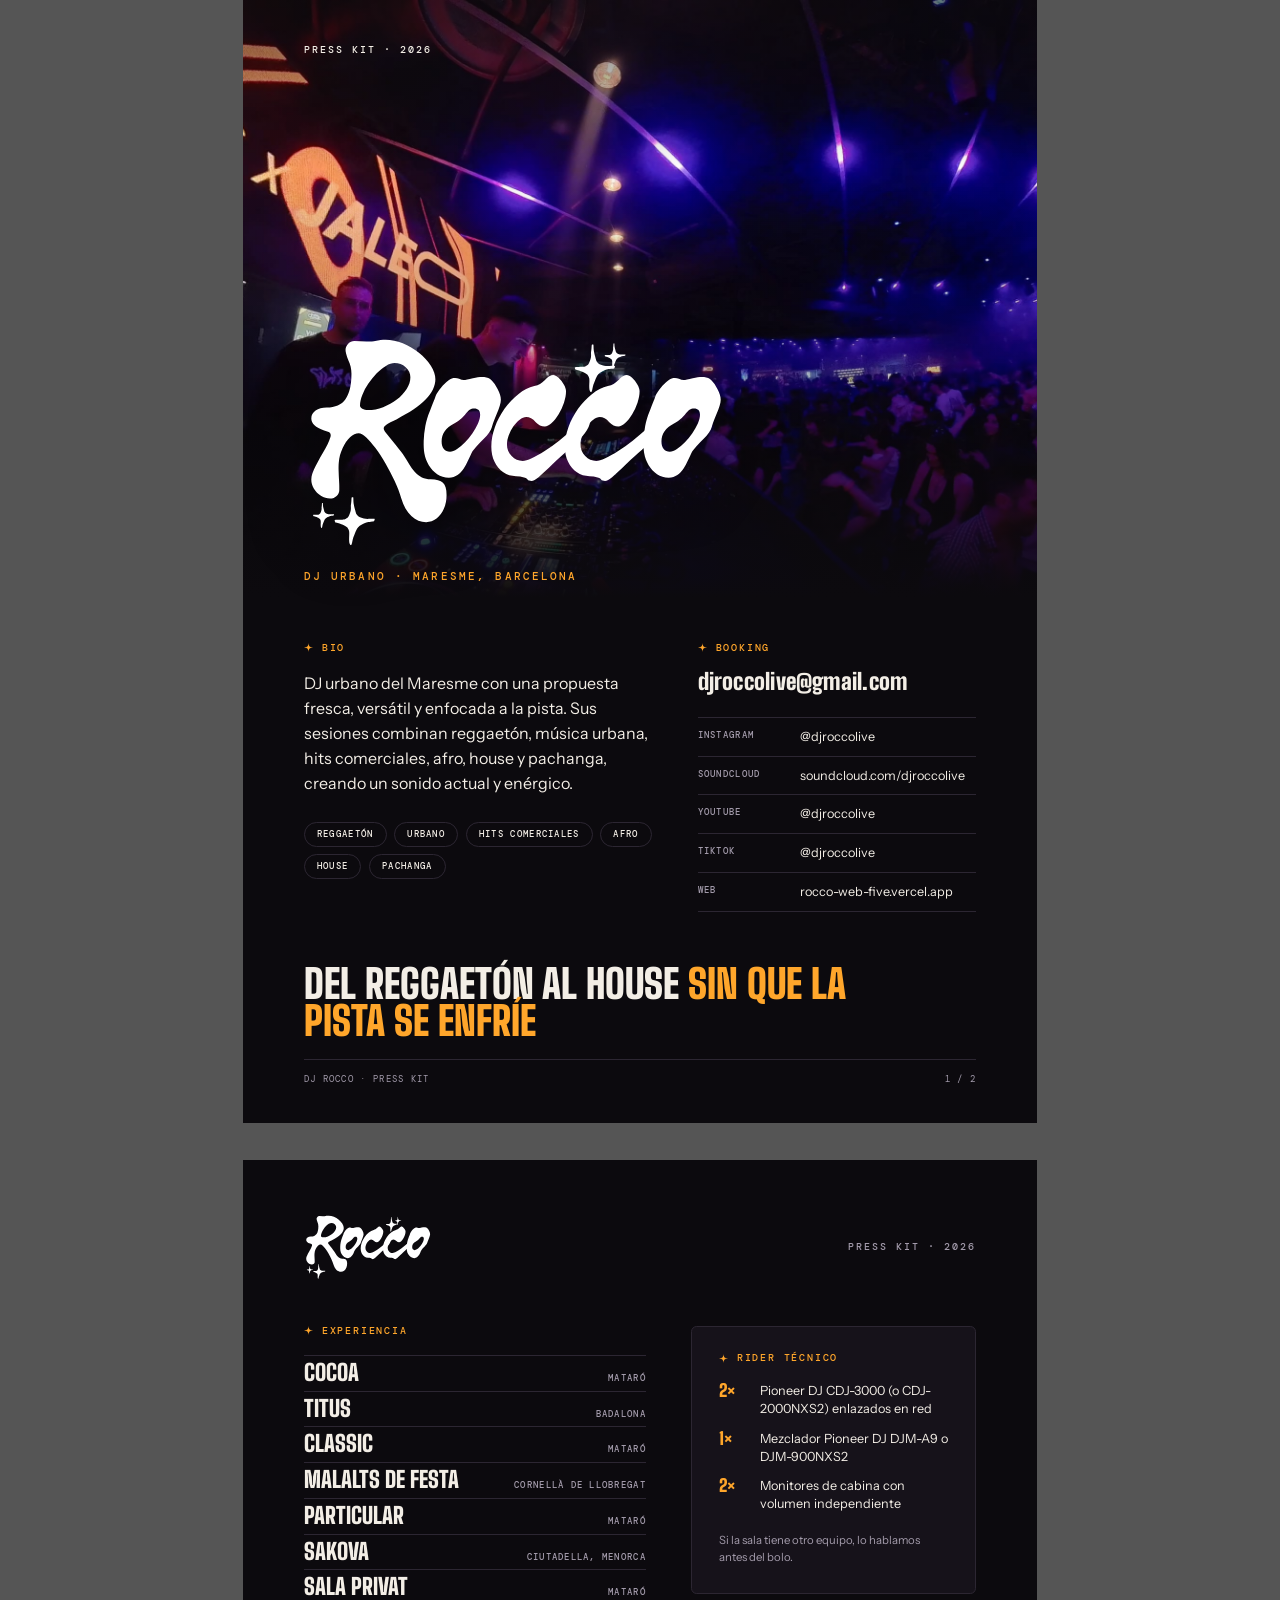
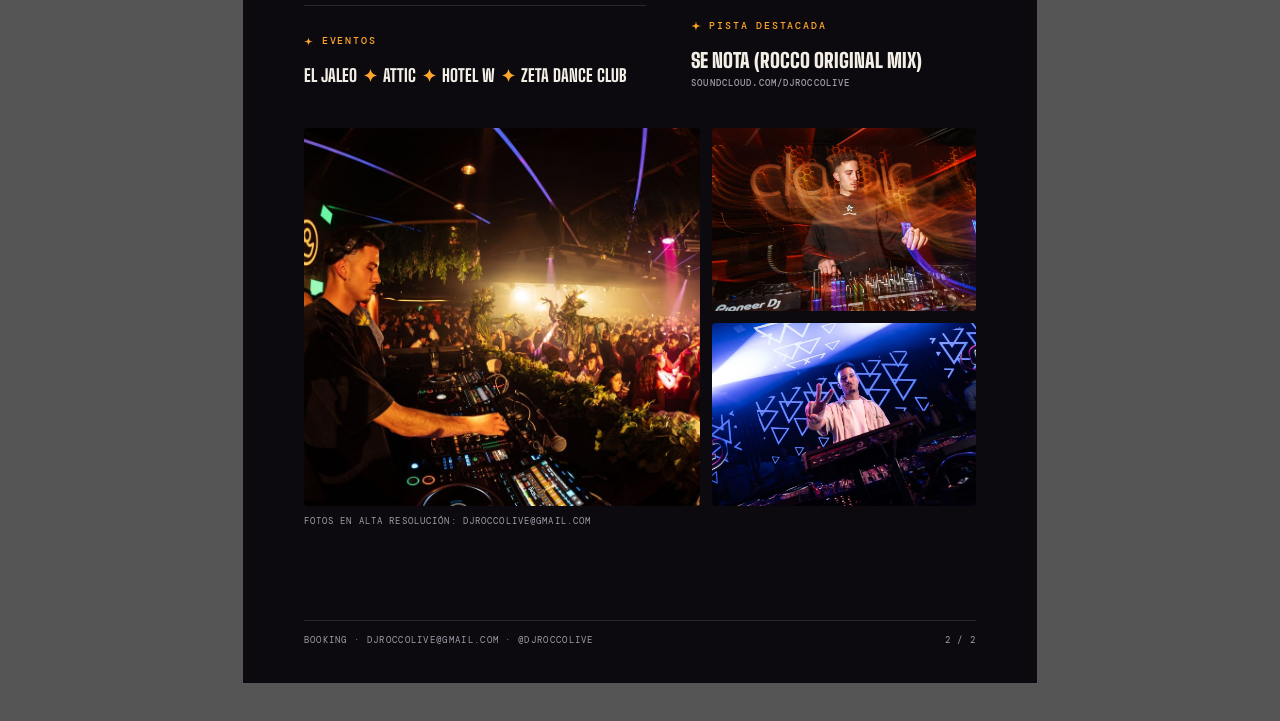
==== presskit/presskit.html @ 3c140523 "Historial interactivo, próximas fechas y press kit - Experiencia: cada sala se despliega al pulsarla" ====
<!doctype html>
<html lang="es">
<head>
  <meta charset="utf-8">
  <title>DJ Rocco · Press kit</title>
  <!--
    Maqueta del press kit. El PDF que se descarga desde la web es assets/rocco-presskit.pdf.
    Para regenerarlo: abre este archivo en Chrome → Imprimir → Guardar como PDF,
    tamaño A4, márgenes "Ninguno" y "Gráficos de fondo" activado.
  -->
  <link rel="preconnect" href="https://fonts.googleapis.com">
  <link rel="preconnect" href="https://fonts.gstatic.com" crossorigin>
  <link rel="stylesheet" href="https://fonts.googleapis.com/css2?family=Big+Shoulders+Display:wght@700;800;900&family=DM+Mono:wght@400;500&family=Instrument+Sans:wght@400;500;600&display=swap">
  <style>
    :root {
      --ink: #0c0a0e;
      --ink-2: #16121a;
      --line: #2c2632;
      --paper: #f3eee6;
      --muted: #a39bab;
      --amber: #ffa62b;
      --f-display: "Big Shoulders Display", "Arial Narrow", Impact, sans-serif;
      --f-body: "Instrument Sans", "Helvetica Neue", Arial, sans-serif;
      --f-mono: "DM Mono", Menlo, Consolas, monospace;
    }
    @page { size: A4; margin: 0; }
    * { box-sizing: border-box; }
    html, body { margin: 0; background: #555; }
    body {
      color: var(--paper);
      font: 400 10.5pt/1.55 var(--f-body);
      -webkit-print-color-adjust: exact; print-color-adjust: exact;
    }
    p, h1, h2, ul, dl, dd, figure { margin: 0; padding: 0; }
    ul { list-style: none; }
    a { color: inherit; text-decoration: none; }

    .page {
      position: relative;
      width: 210mm; height: 297mm;
      margin: 0 auto 10mm;
      overflow: hidden;
      background: var(--ink);
      break-after: page;
    }
    .page:last-child { break-after: auto; }
    @media print { html, body { background: var(--ink); } .page { margin: 0; } }

    .label {
      display: flex; align-items: center; gap: 2.2mm;
      font: 500 7.5pt/1 var(--f-mono); letter-spacing: .18em; text-transform: uppercase;
      color: var(--amber);
      margin-bottom: 5mm;
    }
    .label::before {
      content: ""; width: 2.6mm; height: 2.6mm; background: currentColor;
      -webkit-mask: url("data:image/svg+xml,%3Csvg xmlns='http://www.w3.org/2000/svg' viewBox='0 0 100 100'%3E%3Cpath d='M50 0C53 38 62 47 100 50C62 53 53 62 50 100C47 62 38 53 0 50C38 47 47 38 50 0Z'/%3E%3C/svg%3E") center / contain no-repeat;
              mask: url("data:image/svg+xml,%3Csvg xmlns='http://www.w3.org/2000/svg' viewBox='0 0 100 100'%3E%3Cpath d='M50 0C53 38 62 47 100 50C62 53 53 62 50 100C47 62 38 53 0 50C38 47 47 38 50 0Z'/%3E%3C/svg%3E") center / contain no-repeat;
    }
    .foot {
      position: absolute; left: 16mm; right: 16mm; bottom: 10mm;
      display: flex; justify-content: space-between;
      padding-top: 4mm; border-top: .3mm solid var(--line);
      font: 400 7pt/1 var(--f-mono); letter-spacing: .14em; text-transform: uppercase;
      color: var(--muted);
    }

    /* ---------- Página 1 ---------- */
    .cover { position: relative; height: 158mm; }
    .cover > img { width: 100%; height: 100%; object-fit: cover; object-position: 50% 45%; display: block; }
    .cover-shade {
      position: absolute; inset: 0;
      background:
        linear-gradient(180deg, rgb(12 10 14 / .55) 0%, rgb(12 10 14 / 0) 28%, rgb(12 10 14 / .2) 62%, var(--ink) 100%);
    }
    .kicker {
      position: absolute; top: 12mm; left: 16mm;
      font: 500 7.5pt/1 var(--f-mono); letter-spacing: .2em; text-transform: uppercase;
      color: var(--paper);
    }
    .cover-title { position: absolute; left: 16mm; right: 16mm; bottom: 4mm; }
    .cover-logo { width: 112mm; display: block; filter: drop-shadow(0 2mm 8mm rgb(0 0 0 / .5)); }
    .cover-sub {
      margin-top: 5mm;
      font: 500 8pt/1 var(--f-mono); letter-spacing: .2em; text-transform: uppercase;
      color: var(--amber);
    }

    .p1-body {
      display: grid; grid-template-columns: 1.25fr 1fr; gap: 12mm;
      padding: 12mm 16mm 0;
    }
    .bio-text { font-size: 12pt; line-height: 1.55; }
    .genres { display: flex; flex-wrap: wrap; gap: 2mm; margin-top: 7mm; }
    .genres li {
      padding: 1.8mm 3.2mm;
      border: .3mm solid var(--line); border-radius: 10mm;
      font: 500 7pt/1 var(--f-mono); letter-spacing: .14em; text-transform: uppercase;
    }
    .contact-main {
      font: 900 17pt/1 var(--f-display); letter-spacing: .01em;
      margin-bottom: 6mm;
      color: var(--paper);
    }
    .links { border-top: .3mm solid var(--line); }
    .links div {
      display: grid; grid-template-columns: 24mm 1fr; gap: 3mm;
      padding-block: 2.4mm; border-bottom: .3mm solid var(--line);
    }
    .links dt { font: 500 7pt/1.9 var(--f-mono); letter-spacing: .14em; text-transform: uppercase; color: var(--muted); }
    .links dd { font-size: 9.5pt; }

    .p1-quote {
      position: absolute; left: 16mm; right: 16mm; bottom: 22mm;
      font: 900 30pt/.92 var(--f-display); text-transform: uppercase;
      max-width: 150mm;
    }
    .p1-quote em { font-style: normal; color: var(--amber); }

    /* ---------- Página 2 ---------- */
    .p2-head {
      display: flex; align-items: center; justify-content: space-between;
      padding: 14mm 16mm 0;
    }
    .p2-head img { width: 34mm; }
    .p2-head span { font: 500 7.5pt/1 var(--f-mono); letter-spacing: .2em; text-transform: uppercase; color: var(--muted); }

    .p2-grid {
      display: grid; grid-template-columns: 1.2fr 1fr; gap: 12mm;
      padding: 12mm 16mm 0;
    }
    .venue-list { border-top: .3mm solid var(--line); }
    .venue-list li {
      display: flex; align-items: baseline; justify-content: space-between; gap: 4mm;
      padding-block: 1.6mm; border-bottom: .3mm solid var(--line);
    }
    .venue-list b { font: 900 17pt/1 var(--f-display); text-transform: uppercase; }
    .venue-list span { font: 500 6.8pt/1 var(--f-mono); letter-spacing: .14em; text-transform: uppercase; color: var(--muted); text-align: right; }
    .events-label { margin-top: 8mm; }
    .events { font: 800 13pt/1.25 var(--f-display); text-transform: uppercase; }
    .events i { font-style: normal; color: var(--amber); padding-inline: 1.6mm; }

    .rider { background: var(--ink-2); border: .3mm solid var(--line); border-radius: 1.5mm; padding: 7mm; align-self: start; }
    .rider ul { display: grid; gap: 3.2mm; }
    .rider li { display: grid; grid-template-columns: 9mm 1fr; gap: 2mm; font-size: 9.5pt; line-height: 1.4; }
    .rider li b { font: 900 13pt/1 var(--f-display); color: var(--amber); }
    .rider-note { margin-top: 5mm; font-size: 8.5pt; color: var(--muted); }
    .music { margin-top: 7mm; }
    .music-title { font: 900 15pt/1 var(--f-display); text-transform: uppercase; }
    .music-link { margin-top: 2mm; font: 500 7pt/1.4 var(--f-mono); letter-spacing: .12em; text-transform: uppercase; color: var(--muted); }

    .photos {
      display: grid; grid-template-columns: 1.5fr 1fr; grid-template-rows: repeat(2, minmax(0, 1fr)); gap: 3mm;
      height: 100mm;
      margin: 10mm 16mm 0;
    }
    .photos img { width: 100%; height: 100%; min-height: 0; object-fit: cover; display: block; border-radius: 1mm; }
    .photos img:first-child { grid-row: 1 / 3; }
    .photos-note { margin: 3mm 16mm 0; font: 400 7pt/1 var(--f-mono); letter-spacing: .12em; text-transform: uppercase; color: var(--muted); }
  </style>
</head>
<body>
  <section class="page">
    <div class="cover">
      <img src="img/cover.jpg" alt="Rocco en la cabina de Classic x Jaleo">
      <div class="cover-shade"></div>
      <p class="kicker">Press kit · 2026</p>
      <div class="cover-title">
        <img class="cover-logo" src="../assets/logo.svg" alt="Rocco">
        <p class="cover-sub">DJ urbano · Maresme, Barcelona</p>
      </div>
    </div>

    <div class="p1-body">
      <div>
        <p class="label">Bio</p>
        <p class="bio-text">DJ urbano del Maresme con una propuesta fresca, versátil y enfocada a la pista. Sus sesiones combinan reggaetón, música urbana, hits comerciales, afro, house y pachanga, creando un sonido actual y enérgico.</p>
        <ul class="genres">
          <li>Reggaetón</li><li>Urbano</li><li>Hits comerciales</li><li>Afro</li><li>House</li><li>Pachanga</li>
        </ul>
      </div>
      <div>
        <p class="label">Booking</p>
        <p class="contact-main"><a href="mailto:djroccolive@gmail.com">djroccolive@gmail.com</a></p>
        <dl class="links">
          <div><dt>Instagram</dt><dd><a href="https://www.instagram.com/djroccolive/">@djroccolive</a></dd></div>
          <div><dt>SoundCloud</dt><dd><a href="https://soundcloud.com/djroccolive">soundcloud.com/djroccolive</a></dd></div>
          <div><dt>YouTube</dt><dd><a href="https://www.youtube.com/@djroccolive">@djroccolive</a></dd></div>
          <div><dt>TikTok</dt><dd><a href="https://www.tiktok.com/@djroccolive">@djroccolive</a></dd></div>
          <div><dt>Web</dt><dd><a href="https://rocco-web-five.vercel.app">rocco-web-five.vercel.app</a></dd></div>
        </dl>
      </div>
    </div>

    <p class="p1-quote">Del reggaetón al house <em>sin que la pista se enfríe</em></p>

    <div class="foot"><span>DJ Rocco · Press kit</span><span>1 / 2</span></div>
  </section>

  <section class="page">
    <div class="p2-head">
      <img src="../assets/logo.svg" alt="Rocco">
      <span>Press kit · 2026</span>
    </div>

    <div class="p2-grid">
      <div>
        <p class="label">Experiencia</p>
        <ul class="venue-list">
          <li><b>Cocoa</b><span>Mataró</span></li>
          <li><b>Titus</b><span>Badalona</span></li>
          <li><b>Classic</b><span>Mataró</span></li>
          <li><b>Malalts de Festa</b><span>Cornellà de Llobregat</span></li>
          <li><b>Particular</b><span>Mataró</span></li>
          <li><b>Sakova</b><span>Ciutadella, Menorca</span></li>
          <li><b>Sala Privat</b><span>Mataró</span></li>
        </ul>
        <p class="label events-label">Eventos</p>
        <p class="events">El Jaleo<i>✦</i>Attic<i>✦</i>Hotel W<i>✦</i>Zeta Dance Club</p>
      </div>

      <div>
        <div class="rider">
          <p class="label">Rider técnico</p>
          <ul>
            <li><b>2×</b><span>Pioneer DJ CDJ-3000 (o CDJ-2000NXS2) enlazados en red</span></li>
            <li><b>1×</b><span>Mezclador Pioneer DJ DJM-A9 o DJM-900NXS2</span></li>
            <li><b>2×</b><span>Monitores de cabina con volumen independiente</span></li>
          </ul>
          <p class="rider-note">Si la sala tiene otro equipo, lo hablamos antes del bolo.</p>
        </div>
        <div class="music">
          <p class="label">Pista destacada</p>
          <p class="music-title">Se Nota (Rocco Original Mix)</p>
          <p class="music-link"><a href="https://soundcloud.com/djroccolive/se-nota-rocco-original-mix">soundcloud.com/djroccolive</a></p>
        </div>
      </div>
    </div>

    <div class="photos">
      <img src="img/cabina.jpg" alt="Rocco en cabina frente a una pista llena">
      <img src="img/classic.jpg" alt="Rocco pinchando en Classic Mataró">
      <img src="img/peace.jpg" alt="Rocco en cabina haciendo el signo de la paz">
    </div>
    <p class="photos-note">Fotos en alta resolución: djroccolive@gmail.com</p>

    <div class="foot"><span>Booking · djroccolive@gmail.com · @djroccolive</span><span>2 / 2</span></div>
  </section>
</body>
</html>
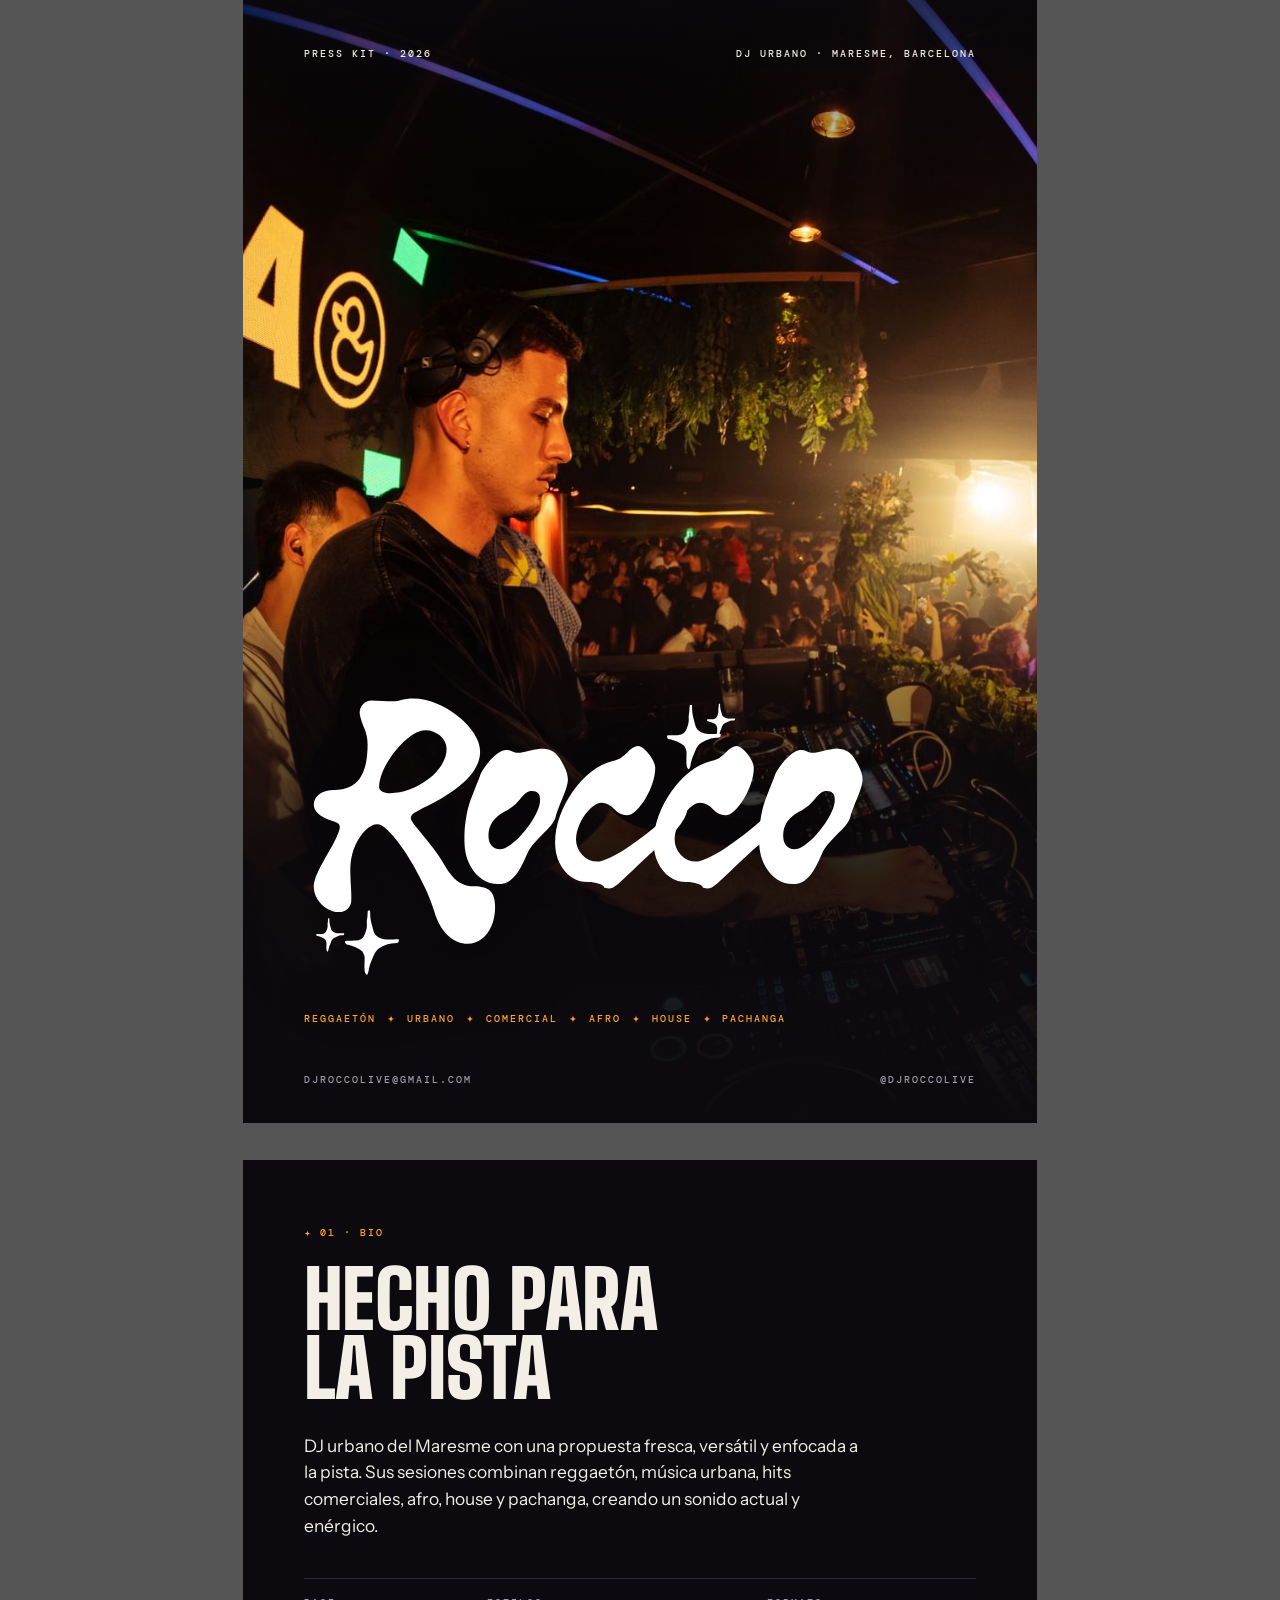
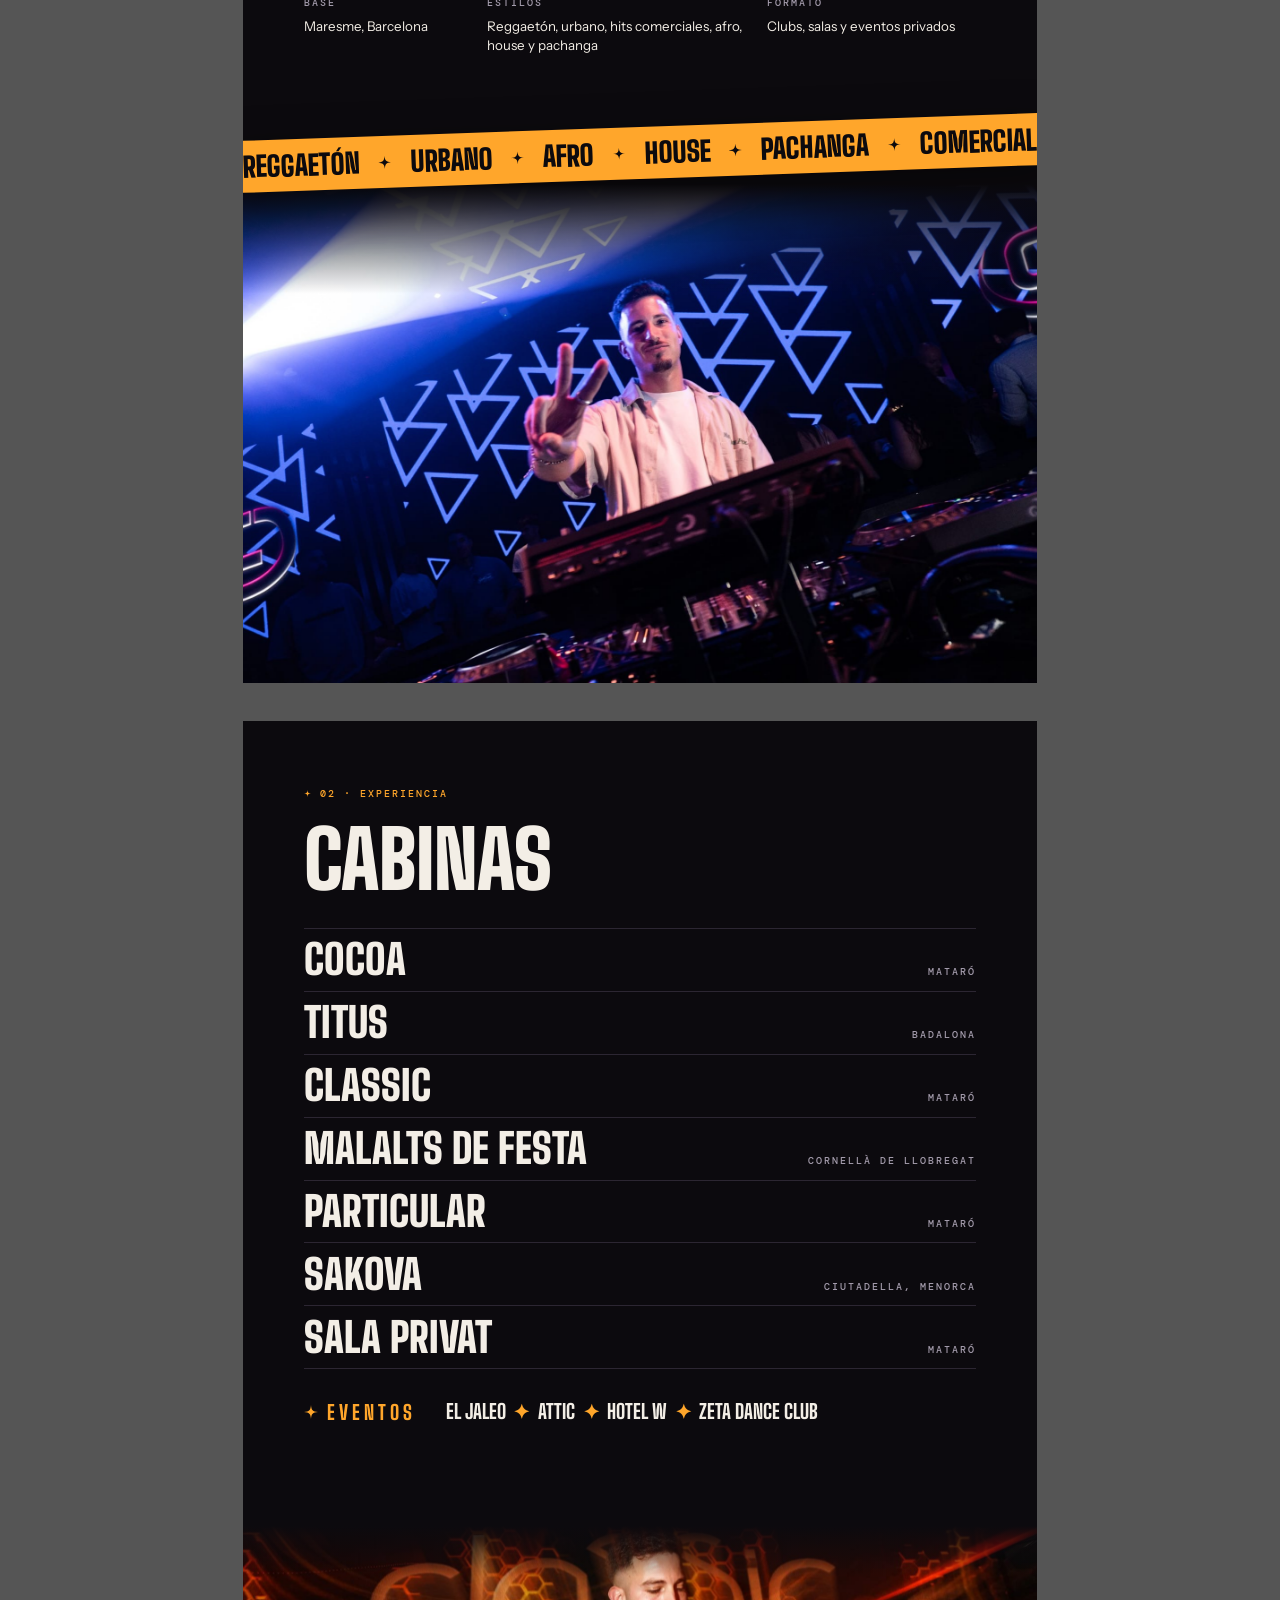
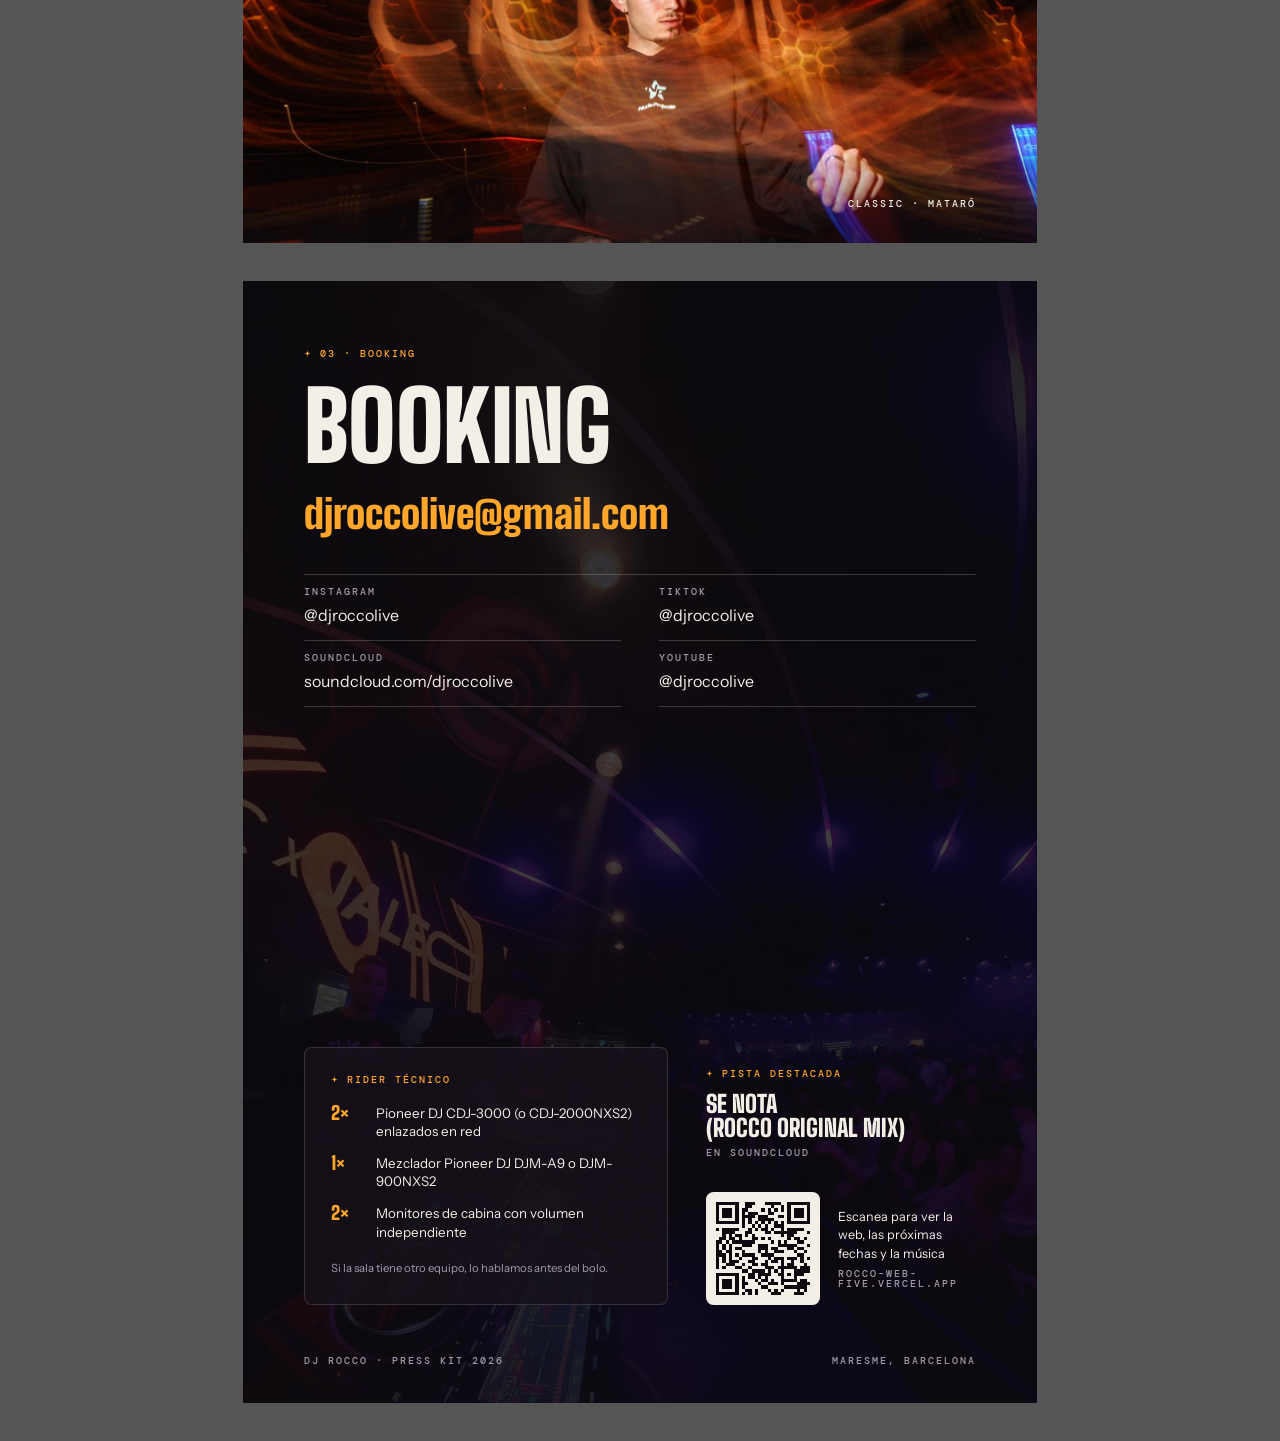
==== commit df861f21: "Salas sin descripciones y press kit rediseñado - Experiencia: cada sala muestra solo su ubicación (e" ====
--- a/presskit/presskit.html
+++ b/presskit/presskit.html
@@ -5,8 +5,8 @@
   <title>DJ Rocco · Press kit</title>
   <!--
     Maqueta del press kit. El PDF que se descarga desde la web es assets/rocco-presskit.pdf.
-    Para regenerarlo: abre este archivo en Chrome → Imprimir → Guardar como PDF,
-    tamaño A4, márgenes "Ninguno" y "Gráficos de fondo" activado.
+    Para regenerarlo: sirve la web en local, abre /presskit/presskit.html en Chrome →
+    Imprimir → Guardar como PDF, tamaño A4, márgenes "Ninguno" y "Gráficos de fondo" activado.
   -->
   <link rel="preconnect" href="https://fonts.googleapis.com">
   <link rel="preconnect" href="https://fonts.gstatic.com" crossorigin>
@@ -22,6 +22,8 @@
       --f-display: "Big Shoulders Display", "Arial Narrow", Impact, sans-serif;
       --f-body: "Instrument Sans", "Helvetica Neue", Arial, sans-serif;
       --f-mono: "DM Mono", Menlo, Consolas, monospace;
+      --m: 16mm;
+      --spark: url("data:image/svg+xml,%3Csvg xmlns='http://www.w3.org/2000/svg' viewBox='0 0 100 100'%3E%3Cpath d='M50 0C53 38 62 47 100 50C62 53 53 62 50 100C47 62 38 53 0 50C38 47 47 38 50 0Z'/%3E%3C/svg%3E");
     }
     @page { size: A4; margin: 0; }
     * { box-sizing: border-box; }
@@ -46,182 +48,203 @@
     .page:last-child { break-after: auto; }
     @media print { html, body { background: var(--ink); } .page { margin: 0; } }
 
-    .label {
-      display: flex; align-items: center; gap: 2.2mm;
-      font: 500 7.5pt/1 var(--f-mono); letter-spacing: .18em; text-transform: uppercase;
-      color: var(--amber);
-      margin-bottom: 5mm;
-    }
-    .label::before {
-      content: ""; width: 2.6mm; height: 2.6mm; background: currentColor;
-      -webkit-mask: url("data:image/svg+xml,%3Csvg xmlns='http://www.w3.org/2000/svg' viewBox='0 0 100 100'%3E%3Cpath d='M50 0C53 38 62 47 100 50C62 53 53 62 50 100C47 62 38 53 0 50C38 47 47 38 50 0Z'/%3E%3C/svg%3E") center / contain no-repeat;
-              mask: url("data:image/svg+xml,%3Csvg xmlns='http://www.w3.org/2000/svg' viewBox='0 0 100 100'%3E%3Cpath d='M50 0C53 38 62 47 100 50C62 53 53 62 50 100C47 62 38 53 0 50C38 47 47 38 50 0Z'/%3E%3C/svg%3E") center / contain no-repeat;
+    .bleed { position: absolute; inset: 0; width: 100%; height: 100%; object-fit: cover; display: block; }
+    .mono {
+      font: 500 7.5pt/1 var(--f-mono); letter-spacing: .2em; text-transform: uppercase;
+    }
+    .spark {
+      display: inline-block; width: .7em; height: .7em; background: currentColor;
+      -webkit-mask: var(--spark) center / contain no-repeat; mask: var(--spark) center / contain no-repeat;
+    }
+    .label { display: flex; align-items: center; gap: 2.4mm; color: var(--amber); }
+    .h-display {
+      font: 900 60pt/.86 var(--f-display); text-transform: uppercase; letter-spacing: -.005em;
     }
     .foot {
-      position: absolute; left: 16mm; right: 16mm; bottom: 10mm;
+      position: absolute; left: var(--m); right: var(--m); bottom: 10mm;
       display: flex; justify-content: space-between;
-      padding-top: 4mm; border-top: .3mm solid var(--line);
-      font: 400 7pt/1 var(--f-mono); letter-spacing: .14em; text-transform: uppercase;
       color: var(--muted);
     }
 
-    /* ---------- Página 1 ---------- */
-    .cover { position: relative; height: 158mm; }
-    .cover > img { width: 100%; height: 100%; object-fit: cover; object-position: 50% 45%; display: block; }
-    .cover-shade {
+    /* ---------- 1 · Portada ---------- */
+    .cover .shade {
       position: absolute; inset: 0;
-      background:
-        linear-gradient(180deg, rgb(12 10 14 / .55) 0%, rgb(12 10 14 / 0) 28%, rgb(12 10 14 / .2) 62%, var(--ink) 100%);
-    }
-    .kicker {
-      position: absolute; top: 12mm; left: 16mm;
-      font: 500 7.5pt/1 var(--f-mono); letter-spacing: .2em; text-transform: uppercase;
-      color: var(--paper);
-    }
-    .cover-title { position: absolute; left: 16mm; right: 16mm; bottom: 4mm; }
-    .cover-logo { width: 112mm; display: block; filter: drop-shadow(0 2mm 8mm rgb(0 0 0 / .5)); }
-    .cover-sub {
-      margin-top: 5mm;
-      font: 500 8pt/1 var(--f-mono); letter-spacing: .2em; text-transform: uppercase;
-      color: var(--amber);
-    }
-
-    .p1-body {
-      display: grid; grid-template-columns: 1.25fr 1fr; gap: 12mm;
-      padding: 12mm 16mm 0;
-    }
-    .bio-text { font-size: 12pt; line-height: 1.55; }
-    .genres { display: flex; flex-wrap: wrap; gap: 2mm; margin-top: 7mm; }
-    .genres li {
-      padding: 1.8mm 3.2mm;
-      border: .3mm solid var(--line); border-radius: 10mm;
-      font: 500 7pt/1 var(--f-mono); letter-spacing: .14em; text-transform: uppercase;
-    }
-    .contact-main {
-      font: 900 17pt/1 var(--f-display); letter-spacing: .01em;
-      margin-bottom: 6mm;
-      color: var(--paper);
-    }
-    .links { border-top: .3mm solid var(--line); }
-    .links div {
-      display: grid; grid-template-columns: 24mm 1fr; gap: 3mm;
-      padding-block: 2.4mm; border-bottom: .3mm solid var(--line);
-    }
-    .links dt { font: 500 7pt/1.9 var(--f-mono); letter-spacing: .14em; text-transform: uppercase; color: var(--muted); }
-    .links dd { font-size: 9.5pt; }
-
-    .p1-quote {
-      position: absolute; left: 16mm; right: 16mm; bottom: 22mm;
-      font: 900 30pt/.92 var(--f-display); text-transform: uppercase;
-      max-width: 150mm;
-    }
-    .p1-quote em { font-style: normal; color: var(--amber); }
-
-    /* ---------- Página 2 ---------- */
-    .p2-head {
-      display: flex; align-items: center; justify-content: space-between;
-      padding: 14mm 16mm 0;
-    }
-    .p2-head img { width: 34mm; }
-    .p2-head span { font: 500 7.5pt/1 var(--f-mono); letter-spacing: .2em; text-transform: uppercase; color: var(--muted); }
-
-    .p2-grid {
-      display: grid; grid-template-columns: 1.2fr 1fr; gap: 12mm;
-      padding: 12mm 16mm 0;
-    }
-    .venue-list { border-top: .3mm solid var(--line); }
-    .venue-list li {
-      display: flex; align-items: baseline; justify-content: space-between; gap: 4mm;
-      padding-block: 1.6mm; border-bottom: .3mm solid var(--line);
-    }
-    .venue-list b { font: 900 17pt/1 var(--f-display); text-transform: uppercase; }
-    .venue-list span { font: 500 6.8pt/1 var(--f-mono); letter-spacing: .14em; text-transform: uppercase; color: var(--muted); text-align: right; }
-    .events-label { margin-top: 8mm; }
-    .events { font: 800 13pt/1.25 var(--f-display); text-transform: uppercase; }
-    .events i { font-style: normal; color: var(--amber); padding-inline: 1.6mm; }
-
-    .rider { background: var(--ink-2); border: .3mm solid var(--line); border-radius: 1.5mm; padding: 7mm; align-self: start; }
-    .rider ul { display: grid; gap: 3.2mm; }
-    .rider li { display: grid; grid-template-columns: 9mm 1fr; gap: 2mm; font-size: 9.5pt; line-height: 1.4; }
-    .rider li b { font: 900 13pt/1 var(--f-display); color: var(--amber); }
+      background: linear-gradient(180deg, rgb(12 10 14 / .7) 0%, rgb(12 10 14 / 0) 20%, rgb(12 10 14 / 0) 48%, rgb(12 10 14 / .85) 76%, var(--ink) 100%);
+    }
+    .cover-top {
+      position: absolute; top: 13mm; left: var(--m); right: var(--m);
+      display: flex; justify-content: space-between; color: var(--paper);
+    }
+    .cover-bottom { position: absolute; left: var(--m); right: var(--m); bottom: 26mm; }
+    .cover-logo { width: 150mm; display: block; filter: drop-shadow(0 2mm 10mm rgb(0 0 0 / .55)); }
+    .cover-genres {
+      display: flex; flex-wrap: wrap; align-items: center; gap: 2mm 3mm;
+      margin-top: 8mm; color: var(--amber);
+    }
+    .cover-genres .spark { width: 2.2mm; height: 2.2mm; }
+
+    /* ---------- 2 · Bio ---------- */
+    .bio-top { padding: 18mm var(--m) 0; }
+    .bio-top .h-display { margin-top: 7mm; }
+    .bio-text { margin-top: 8mm; max-width: 150mm; font-size: 13pt; line-height: 1.55; }
+    .facts {
+      display: grid; grid-template-columns: 1fr 1.6fr 1.3fr; gap: 6mm;
+      margin-top: 10mm; padding-top: 5mm; border-top: .3mm solid var(--line);
+    }
+    .facts dt { color: var(--muted); margin-bottom: 2.5mm; }
+    .facts dd { font-size: 10pt; line-height: 1.4; }
+    .bio-photo { position: absolute; left: 0; right: 0; bottom: 0; height: 132mm; }
+    .bio-photo .shade { position: absolute; inset: 0; background: linear-gradient(180deg, var(--ink) 0%, rgb(12 10 14 / 0) 22%); }
+    .ticker {
+      position: absolute; left: -6mm; right: -6mm; top: 150mm; z-index: 2;
+      transform: rotate(-2deg);
+      background: var(--amber); color: var(--ink);
+      display: flex; align-items: center; justify-content: center; gap: 5mm;
+      padding: 3.2mm 0;
+      font: 900 21pt/1 var(--f-display); text-transform: uppercase; white-space: nowrap;
+      box-shadow: 0 4mm 12mm rgb(0 0 0 / .45);
+    }
+    .ticker .spark { width: 3.4mm; height: 3.4mm; }
+
+    /* ---------- 3 · Experiencia ---------- */
+    .exp-top { padding: 18mm var(--m) 0; }
+    .exp-top .h-display { margin-top: 7mm; }
+    .venues { margin-top: 9mm; border-top: .3mm solid var(--line); }
+    .venues li {
+      display: flex; align-items: baseline; justify-content: space-between; gap: 6mm;
+      padding-block: 3mm; border-bottom: .3mm solid var(--line);
+    }
+    .venues b { font: 900 31pt/.95 var(--f-display); text-transform: uppercase; }
+    .venues span { color: var(--muted); text-align: right; }
+    .events { display: flex; align-items: baseline; gap: 8mm; margin-top: 8mm; }
+    .events .label { flex: none; }
+    .events p { font: 800 15pt/1.2 var(--f-display); text-transform: uppercase; }
+    .events i { font-style: normal; color: var(--amber); padding-inline: 2mm; }
+    .exp-photo { position: absolute; left: 0; right: 0; bottom: 0; height: 84mm; }
+    .exp-photo .bleed { object-position: 50% 30%; }
+    .exp-photo .shade { position: absolute; inset: 0; background: linear-gradient(180deg, var(--ink) 0%, rgb(12 10 14 / 0) 16%, rgb(12 10 14 / 0) 70%, rgb(12 10 14 / .6) 100%); }
+    .exp-photo .caption { position: absolute; right: var(--m); bottom: 9mm; color: var(--paper); }
+
+    /* ---------- 4 · Booking ---------- */
+    .booking .shade {
+      position: absolute; inset: 0;
+      background: linear-gradient(180deg, rgb(12 10 14 / .92) 0%, rgb(12 10 14 / .78) 45%, rgb(12 10 14 / .9) 100%);
+    }
+    .booking-body { position: relative; padding: 18mm var(--m) 0; }
+    .booking-body .h-display { margin-top: 7mm; font-size: 72pt; }
+    .email { display: inline-block; margin-top: 7mm; font: 900 30pt/1 var(--f-display); color: var(--amber); }
+    .socials {
+      display: grid; grid-template-columns: 1fr 1fr; gap: 0 10mm;
+      margin-top: 10mm; border-top: .3mm solid rgb(243 238 230 / .2);
+    }
+    .socials div { padding-block: 3.2mm; border-bottom: .3mm solid rgb(243 238 230 / .2); }
+    .socials dt { color: var(--muted); margin-bottom: 1.6mm; }
+    .socials dd { font-size: 12pt; }
+    .booking-grid {
+      position: absolute; left: var(--m); right: var(--m); bottom: 26mm;
+      display: grid; grid-template-columns: 1.35fr 1fr; gap: 10mm; align-items: end;
+    }
+    .rider {
+      background: rgb(22 18 26 / .82); border: .3mm solid rgb(243 238 230 / .15); border-radius: 2mm;
+      padding: 7mm;
+    }
+    .rider ul { display: grid; gap: 3.4mm; margin-top: 5mm; }
+    .rider li { display: grid; grid-template-columns: 10mm 1fr; gap: 2mm; font-size: 10pt; line-height: 1.4; }
+    .rider li b { font: 900 14pt/1 var(--f-display); color: var(--amber); }
     .rider-note { margin-top: 5mm; font-size: 8.5pt; color: var(--muted); }
-    .music { margin-top: 7mm; }
-    .music-title { font: 900 15pt/1 var(--f-display); text-transform: uppercase; }
-    .music-link { margin-top: 2mm; font: 500 7pt/1.4 var(--f-mono); letter-spacing: .12em; text-transform: uppercase; color: var(--muted); }
-
-    .photos {
-      display: grid; grid-template-columns: 1.5fr 1fr; grid-template-rows: repeat(2, minmax(0, 1fr)); gap: 3mm;
-      height: 100mm;
-      margin: 10mm 16mm 0;
-    }
-    .photos img { width: 100%; height: 100%; min-height: 0; object-fit: cover; display: block; border-radius: 1mm; }
-    .photos img:first-child { grid-row: 1 / 3; }
-    .photos-note { margin: 3mm 16mm 0; font: 400 7pt/1 var(--f-mono); letter-spacing: .12em; text-transform: uppercase; color: var(--muted); }
+    .side { display: grid; gap: 9mm; }
+    .track-title { margin-top: 3.5mm; font: 900 18pt/1 var(--f-display); text-transform: uppercase; }
+    .track-link { margin-top: 2mm; color: var(--muted); }
+    .qr { display: flex; align-items: center; gap: 5mm; }
+    .qr-box { flex: none; width: 30mm; height: 30mm; padding: 2.6mm; background: var(--paper); border-radius: 2mm; }
+    .qr-box img { width: 100%; height: 100%; display: block; }
+    .qr p { font-size: 9.5pt; line-height: 1.45; }
+    .qr p span { display: block; margin-top: 1.5mm; color: var(--muted); }
   </style>
 </head>
 <body>
+
+  <!-- 1 · Portada -->
+  <section class="page cover">
+    <img class="bleed" src="img/cover.jpg" alt="Rocco en cabina frente a una pista llena">
+    <div class="shade"></div>
+    <div class="cover-top mono"><span>Press kit · 2026</span><span>DJ urbano · Maresme, Barcelona</span></div>
+    <div class="cover-bottom">
+      <img class="cover-logo" src="../assets/logo.svg" alt="Rocco">
+      <p class="cover-genres mono">
+        Reggaetón <span class="spark"></span> Urbano <span class="spark"></span> Comercial <span class="spark"></span>
+        Afro <span class="spark"></span> House <span class="spark"></span> Pachanga
+      </p>
+    </div>
+    <div class="foot mono"><a href="mailto:djroccolive@gmail.com">djroccolive@gmail.com</a><a href="https://www.instagram.com/djroccolive/">@djroccolive</a></div>
+  </section>
+
+  <!-- 2 · Bio -->
   <section class="page">
-    <div class="cover">
-      <img src="img/cover.jpg" alt="Rocco en la cabina de Classic x Jaleo">
-      <div class="cover-shade"></div>
-      <p class="kicker">Press kit · 2026</p>
-      <div class="cover-title">
-        <img class="cover-logo" src="../assets/logo.svg" alt="Rocco">
-        <p class="cover-sub">DJ urbano · Maresme, Barcelona</p>
+    <div class="bio-top">
+      <p class="label mono"><span class="spark"></span>01 · Bio</p>
+      <h1 class="h-display">Hecho para<br>la pista</h1>
+      <p class="bio-text">DJ urbano del Maresme con una propuesta fresca, versátil y enfocada a la pista. Sus sesiones combinan reggaetón, música urbana, hits comerciales, afro, house y pachanga, creando un sonido actual y enérgico.</p>
+      <dl class="facts">
+        <div><dt class="mono">Base</dt><dd>Maresme, Barcelona</dd></div>
+        <div><dt class="mono">Estilos</dt><dd>Reggaetón, urbano, hits comerciales, afro, house y pachanga</dd></div>
+        <div><dt class="mono">Formato</dt><dd>Clubs, salas y eventos privados</dd></div>
+      </dl>
+    </div>
+    <div class="ticker">
+      Reggaetón <span class="spark"></span> Urbano <span class="spark"></span> Afro <span class="spark"></span> House <span class="spark"></span> Pachanga <span class="spark"></span> Comercial
+    </div>
+    <div class="bio-photo">
+      <img class="bleed" src="img/bio.jpg" alt="Rocco en cabina haciendo el signo de la paz">
+      <div class="shade"></div>
+    </div>
+  </section>
+
+  <!-- 3 · Experiencia -->
+  <section class="page">
+    <div class="exp-top">
+      <p class="label mono"><span class="spark"></span>02 · Experiencia</p>
+      <h2 class="h-display">Cabinas</h2>
+      <ul class="venues">
+        <li><b>Cocoa</b><span class="mono">Mataró</span></li>
+        <li><b>Titus</b><span class="mono">Badalona</span></li>
+        <li><b>Classic</b><span class="mono">Mataró</span></li>
+        <li><b>Malalts de Festa</b><span class="mono">Cornellà de Llobregat</span></li>
+        <li><b>Particular</b><span class="mono">Mataró</span></li>
+        <li><b>Sakova</b><span class="mono">Ciutadella, Menorca</span></li>
+        <li><b>Sala Privat</b><span class="mono">Mataró</span></li>
+      </ul>
+      <div class="events">
+        <p class="label mono"><span class="spark"></span>Eventos</p>
+        <p>El Jaleo<i>✦</i>Attic<i>✦</i>Hotel W<i>✦</i>Zeta Dance Club</p>
       </div>
     </div>
-
-    <div class="p1-body">
-      <div>
-        <p class="label">Bio</p>
-        <p class="bio-text">DJ urbano del Maresme con una propuesta fresca, versátil y enfocada a la pista. Sus sesiones combinan reggaetón, música urbana, hits comerciales, afro, house y pachanga, creando un sonido actual y enérgico.</p>
-        <ul class="genres">
-          <li>Reggaetón</li><li>Urbano</li><li>Hits comerciales</li><li>Afro</li><li>House</li><li>Pachanga</li>
-        </ul>
-      </div>
-      <div>
-        <p class="label">Booking</p>
-        <p class="contact-main"><a href="mailto:djroccolive@gmail.com">djroccolive@gmail.com</a></p>
-        <dl class="links">
-          <div><dt>Instagram</dt><dd><a href="https://www.instagram.com/djroccolive/">@djroccolive</a></dd></div>
-          <div><dt>SoundCloud</dt><dd><a href="https://soundcloud.com/djroccolive">soundcloud.com/djroccolive</a></dd></div>
-          <div><dt>YouTube</dt><dd><a href="https://www.youtube.com/@djroccolive">@djroccolive</a></dd></div>
-          <div><dt>TikTok</dt><dd><a href="https://www.tiktok.com/@djroccolive">@djroccolive</a></dd></div>
-          <div><dt>Web</dt><dd><a href="https://rocco-web-five.vercel.app">rocco-web-five.vercel.app</a></dd></div>
-        </dl>
-      </div>
-    </div>
-
-    <p class="p1-quote">Del reggaetón al house <em>sin que la pista se enfríe</em></p>
-
-    <div class="foot"><span>DJ Rocco · Press kit</span><span>1 / 2</span></div>
-  </section>
-
-  <section class="page">
-    <div class="p2-head">
-      <img src="../assets/logo.svg" alt="Rocco">
-      <span>Press kit · 2026</span>
-    </div>
-
-    <div class="p2-grid">
-      <div>
-        <p class="label">Experiencia</p>
-        <ul class="venue-list">
-          <li><b>Cocoa</b><span>Mataró</span></li>
-          <li><b>Titus</b><span>Badalona</span></li>
-          <li><b>Classic</b><span>Mataró</span></li>
-          <li><b>Malalts de Festa</b><span>Cornellà de Llobregat</span></li>
-          <li><b>Particular</b><span>Mataró</span></li>
-          <li><b>Sakova</b><span>Ciutadella, Menorca</span></li>
-          <li><b>Sala Privat</b><span>Mataró</span></li>
-        </ul>
-        <p class="label events-label">Eventos</p>
-        <p class="events">El Jaleo<i>✦</i>Attic<i>✦</i>Hotel W<i>✦</i>Zeta Dance Club</p>
-      </div>
-
-      <div>
+    <div class="exp-photo">
+      <img class="bleed" src="img/classic.jpg" alt="Rocco pinchando en Classic Mataró">
+      <div class="shade"></div>
+      <p class="caption mono">Classic · Mataró</p>
+    </div>
+  </section>
+
+  <!-- 4 · Booking -->
+  <section class="page booking">
+    <img class="bleed" src="img/booking.jpg" alt="">
+    <div class="shade"></div>
+    <div class="booking-body">
+      <p class="label mono"><span class="spark"></span>03 · Booking</p>
+      <h2 class="h-display">Booking</h2>
+      <a class="email" href="mailto:djroccolive@gmail.com">djroccolive@gmail.com</a>
+      <dl class="socials">
+        <div><dt class="mono">Instagram</dt><dd><a href="https://www.instagram.com/djroccolive/">@djroccolive</a></dd></div>
+        <div><dt class="mono">TikTok</dt><dd><a href="https://www.tiktok.com/@djroccolive">@djroccolive</a></dd></div>
+        <div><dt class="mono">SoundCloud</dt><dd><a href="https://soundcloud.com/djroccolive">soundcloud.com/djroccolive</a></dd></div>
+        <div><dt class="mono">YouTube</dt><dd><a href="https://www.youtube.com/@djroccolive">@djroccolive</a></dd></div>
+      </dl>
+    </div>
+
+    <div class="booking-grid">
         <div class="rider">
-          <p class="label">Rider técnico</p>
+          <p class="label mono"><span class="spark"></span>Rider técnico</p>
           <ul>
             <li><b>2×</b><span>Pioneer DJ CDJ-3000 (o CDJ-2000NXS2) enlazados en red</span></li>
             <li><b>1×</b><span>Mezclador Pioneer DJ DJM-A9 o DJM-900NXS2</span></li>
@@ -229,22 +252,19 @@
           </ul>
           <p class="rider-note">Si la sala tiene otro equipo, lo hablamos antes del bolo.</p>
         </div>
-        <div class="music">
-          <p class="label">Pista destacada</p>
-          <p class="music-title">Se Nota (Rocco Original Mix)</p>
-          <p class="music-link"><a href="https://soundcloud.com/djroccolive/se-nota-rocco-original-mix">soundcloud.com/djroccolive</a></p>
+        <div class="side">
+          <div>
+            <p class="label mono"><span class="spark"></span>Pista destacada</p>
+            <p class="track-title">Se Nota<br>(Rocco Original Mix)</p>
+            <p class="track-link mono"><a href="https://soundcloud.com/djroccolive/se-nota-rocco-original-mix">En SoundCloud</a></p>
+          </div>
+          <a class="qr" href="https://rocco-web-five.vercel.app">
+            <span class="qr-box"><img src="img/qr-web.svg" alt="Código QR a la web"></span>
+            <p>Escanea para ver la web, las próximas fechas y la música<span class="mono">rocco-web-five.vercel.app</span></p>
+          </a>
         </div>
-      </div>
-    </div>
-
-    <div class="photos">
-      <img src="img/cabina.jpg" alt="Rocco en cabina frente a una pista llena">
-      <img src="img/classic.jpg" alt="Rocco pinchando en Classic Mataró">
-      <img src="img/peace.jpg" alt="Rocco en cabina haciendo el signo de la paz">
-    </div>
-    <p class="photos-note">Fotos en alta resolución: djroccolive@gmail.com</p>
-
-    <div class="foot"><span>Booking · djroccolive@gmail.com · @djroccolive</span><span>2 / 2</span></div>
+    </div>
+    <div class="foot mono"><span>DJ Rocco · Press kit 2026</span><span>Maresme, Barcelona</span></div>
   </section>
 </body>
 </html>
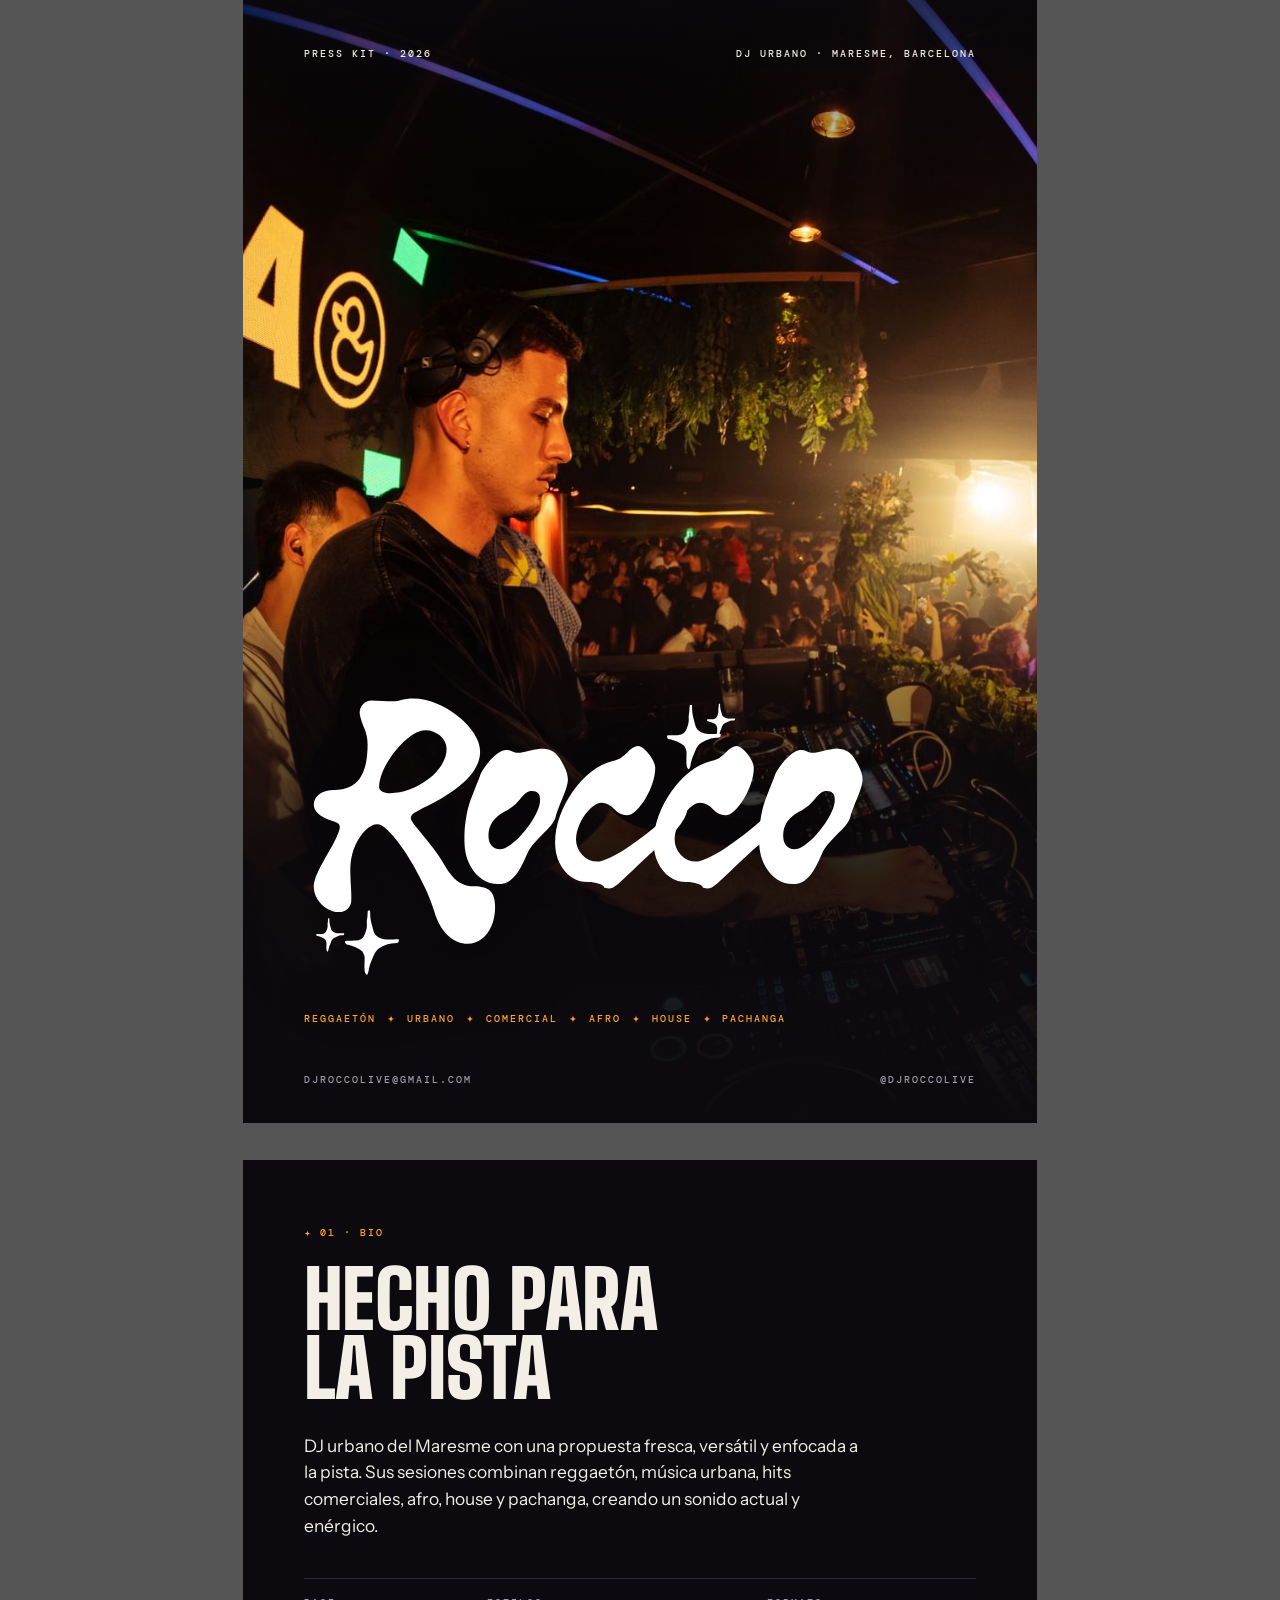
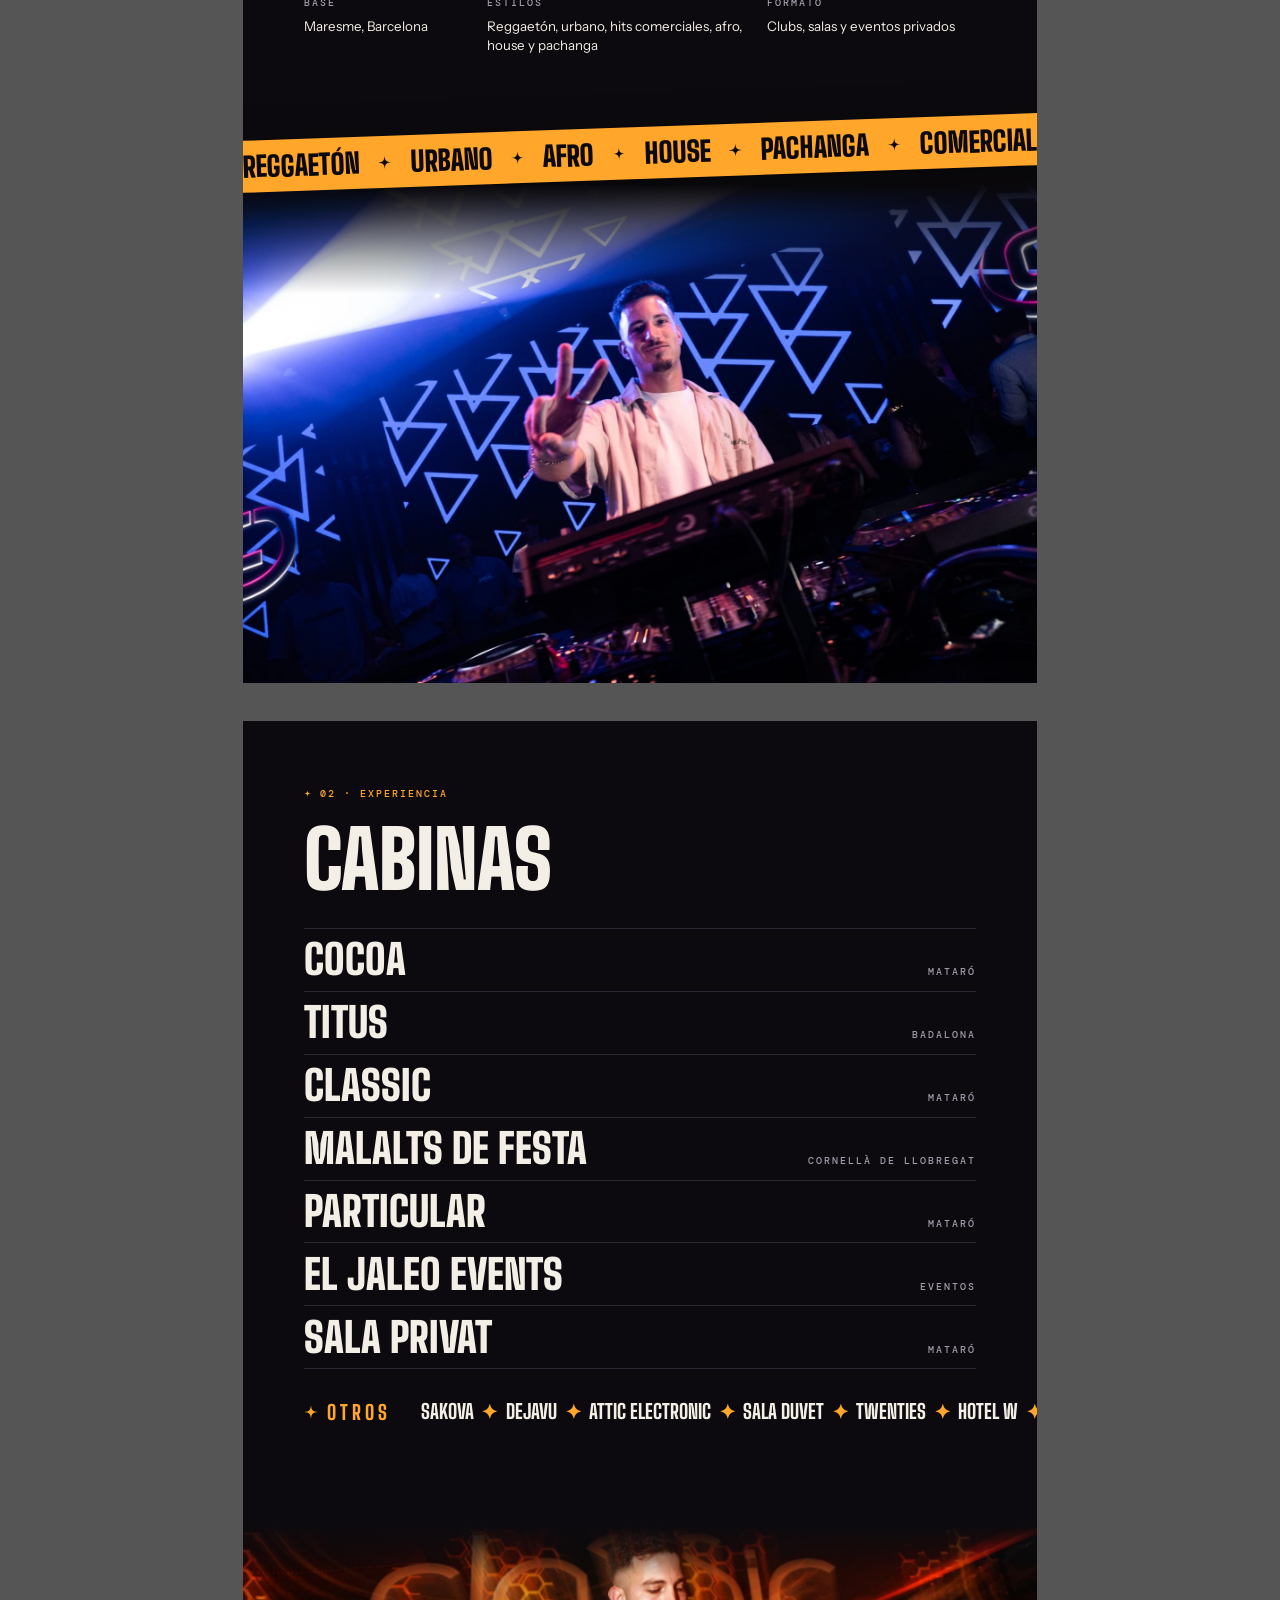
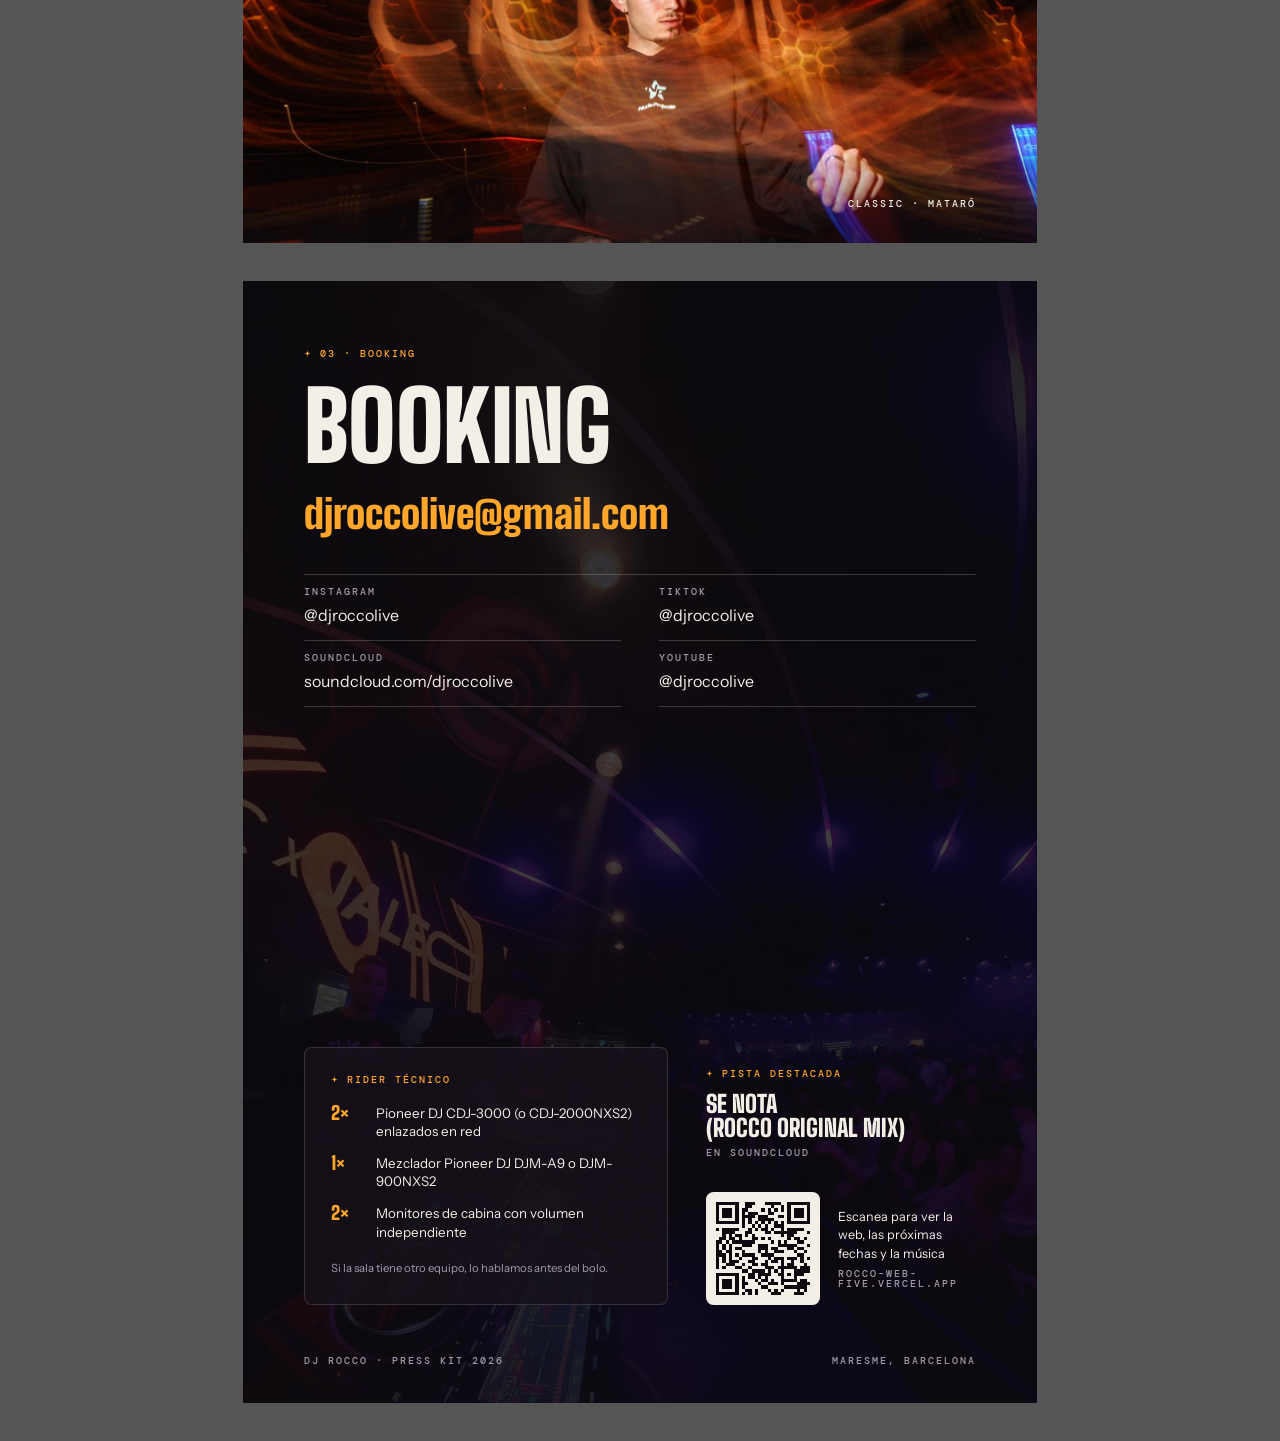
==== commit c13ce35a: "El Jaleo Events en Cabinas y lista "Otros" - Sakova sale de Cabinas; entra El Jaleo Events con image" ====
--- a/presskit/presskit.html
+++ b/presskit/presskit.html
@@ -8,9 +8,7 @@
     Para regenerarlo: sirve la web en local, abre /presskit/presskit.html en Chrome →
     Imprimir → Guardar como PDF, tamaño A4, márgenes "Ninguno" y "Gráficos de fondo" activado.
   -->
-  <link rel="preconnect" href="https://fonts.googleapis.com">
-  <link rel="preconnect" href="https://fonts.gstatic.com" crossorigin>
-  <link rel="stylesheet" href="https://fonts.googleapis.com/css2?family=Big+Shoulders+Display:wght@700;800;900&family=DM+Mono:wght@400;500&family=Instrument+Sans:wght@400;500;600&display=swap">
+  <link rel="stylesheet" href="fonts/fonts.css">
   <style>
     :root {
       --ink: #0c0a0e;
@@ -211,12 +209,12 @@
         <li><b>Classic</b><span class="mono">Mataró</span></li>
         <li><b>Malalts de Festa</b><span class="mono">Cornellà de Llobregat</span></li>
         <li><b>Particular</b><span class="mono">Mataró</span></li>
-        <li><b>Sakova</b><span class="mono">Ciutadella, Menorca</span></li>
+        <li><b>El Jaleo Events</b><span class="mono">Eventos</span></li>
         <li><b>Sala Privat</b><span class="mono">Mataró</span></li>
       </ul>
       <div class="events">
-        <p class="label mono"><span class="spark"></span>Eventos</p>
-        <p>El Jaleo<i>✦</i>Attic<i>✦</i>Hotel W<i>✦</i>Zeta Dance Club</p>
+        <p class="label mono"><span class="spark"></span>Otros</p>
+        <p>Sakova<i>✦</i>Dejavu<i>✦</i>Attic&nbsp;Electronic<i>✦</i>Sala&nbsp;Duvet<i>✦</i>Twenties<i>✦</i>Hotel&nbsp;W<i>✦</i>Zeta&nbsp;Dance&nbsp;Club</p>
       </div>
     </div>
     <div class="exp-photo">
--- a/presskit/fonts/fonts.css
+++ b/presskit/fonts/fonts.css
@@ -0,0 +1,151 @@
+/* Tipografías de Google Fonts (SIL Open Font License), guardadas aquí para generar el PDF sin conexión */
+/* latin-ext */
+@font-face {
+  font-family: 'Big Shoulders Display';
+  font-style: normal;
+  font-weight: 700;
+  font-display: swap;
+  src: url(BigShouldersDisplay-latin-ext.woff2) format('woff2');
+  unicode-range: U+0100-02BA, U+02BD-02C5, U+02C7-02CC, U+02CE-02D7, U+02DD-02FF, U+0304, U+0308, U+0329, U+1D00-1DBF, U+1E00-1E9F, U+1EF2-1EFF, U+2020, U+20A0-20AB, U+20AD-20C0, U+2113, U+2C60-2C7F, U+A720-A7FF;
+}
+/* latin */
+@font-face {
+  font-family: 'Big Shoulders Display';
+  font-style: normal;
+  font-weight: 700;
+  font-display: swap;
+  src: url(BigShouldersDisplay-latin.woff2) format('woff2');
+  unicode-range: U+0000-00FF, U+0131, U+0152-0153, U+02BB-02BC, U+02C6, U+02DA, U+02DC, U+0304, U+0308, U+0329, U+2000-206F, U+20AC, U+2122, U+2191, U+2193, U+2212, U+2215, U+FEFF, U+FFFD;
+}
+/* latin-ext */
+@font-face {
+  font-family: 'Big Shoulders Display';
+  font-style: normal;
+  font-weight: 800;
+  font-display: swap;
+  src: url(BigShouldersDisplay-latin-ext.woff2) format('woff2');
+  unicode-range: U+0100-02BA, U+02BD-02C5, U+02C7-02CC, U+02CE-02D7, U+02DD-02FF, U+0304, U+0308, U+0329, U+1D00-1DBF, U+1E00-1E9F, U+1EF2-1EFF, U+2020, U+20A0-20AB, U+20AD-20C0, U+2113, U+2C60-2C7F, U+A720-A7FF;
+}
+/* latin */
+@font-face {
+  font-family: 'Big Shoulders Display';
+  font-style: normal;
+  font-weight: 800;
+  font-display: swap;
+  src: url(BigShouldersDisplay-latin.woff2) format('woff2');
+  unicode-range: U+0000-00FF, U+0131, U+0152-0153, U+02BB-02BC, U+02C6, U+02DA, U+02DC, U+0304, U+0308, U+0329, U+2000-206F, U+20AC, U+2122, U+2191, U+2193, U+2212, U+2215, U+FEFF, U+FFFD;
+}
+/* latin-ext */
+@font-face {
+  font-family: 'Big Shoulders Display';
+  font-style: normal;
+  font-weight: 900;
+  font-display: swap;
+  src: url(BigShouldersDisplay-latin-ext.woff2) format('woff2');
+  unicode-range: U+0100-02BA, U+02BD-02C5, U+02C7-02CC, U+02CE-02D7, U+02DD-02FF, U+0304, U+0308, U+0329, U+1D00-1DBF, U+1E00-1E9F, U+1EF2-1EFF, U+2020, U+20A0-20AB, U+20AD-20C0, U+2113, U+2C60-2C7F, U+A720-A7FF;
+}
+/* latin */
+@font-face {
+  font-family: 'Big Shoulders Display';
+  font-style: normal;
+  font-weight: 900;
+  font-display: swap;
+  src: url(BigShouldersDisplay-latin.woff2) format('woff2');
+  unicode-range: U+0000-00FF, U+0131, U+0152-0153, U+02BB-02BC, U+02C6, U+02DA, U+02DC, U+0304, U+0308, U+0329, U+2000-206F, U+20AC, U+2122, U+2191, U+2193, U+2212, U+2215, U+FEFF, U+FFFD;
+}
+/* latin-ext */
+@font-face {
+  font-family: 'Instrument Sans';
+  font-style: normal;
+  font-weight: 400;
+  font-stretch: 100%;
+  font-display: swap;
+  src: url(InstrumentSans-latin-ext.woff2) format('woff2');
+  unicode-range: U+0100-02BA, U+02BD-02C5, U+02C7-02CC, U+02CE-02D7, U+02DD-02FF, U+0304, U+0308, U+0329, U+1D00-1DBF, U+1E00-1E9F, U+1EF2-1EFF, U+2020, U+20A0-20AB, U+20AD-20C0, U+2113, U+2C60-2C7F, U+A720-A7FF;
+}
+/* latin */
+@font-face {
+  font-family: 'Instrument Sans';
+  font-style: normal;
+  font-weight: 400;
+  font-stretch: 100%;
+  font-display: swap;
+  src: url(InstrumentSans-latin.woff2) format('woff2');
+  unicode-range: U+0000-00FF, U+0131, U+0152-0153, U+02BB-02BC, U+02C6, U+02DA, U+02DC, U+0304, U+0308, U+0329, U+2000-206F, U+20AC, U+2122, U+2191, U+2193, U+2212, U+2215, U+FEFF, U+FFFD;
+}
+/* latin-ext */
+@font-face {
+  font-family: 'Instrument Sans';
+  font-style: normal;
+  font-weight: 500;
+  font-stretch: 100%;
+  font-display: swap;
+  src: url(InstrumentSans-latin-ext.woff2) format('woff2');
+  unicode-range: U+0100-02BA, U+02BD-02C5, U+02C7-02CC, U+02CE-02D7, U+02DD-02FF, U+0304, U+0308, U+0329, U+1D00-1DBF, U+1E00-1E9F, U+1EF2-1EFF, U+2020, U+20A0-20AB, U+20AD-20C0, U+2113, U+2C60-2C7F, U+A720-A7FF;
+}
+/* latin */
+@font-face {
+  font-family: 'Instrument Sans';
+  font-style: normal;
+  font-weight: 500;
+  font-stretch: 100%;
+  font-display: swap;
+  src: url(InstrumentSans-latin.woff2) format('woff2');
+  unicode-range: U+0000-00FF, U+0131, U+0152-0153, U+02BB-02BC, U+02C6, U+02DA, U+02DC, U+0304, U+0308, U+0329, U+2000-206F, U+20AC, U+2122, U+2191, U+2193, U+2212, U+2215, U+FEFF, U+FFFD;
+}
+/* latin-ext */
+@font-face {
+  font-family: 'Instrument Sans';
+  font-style: normal;
+  font-weight: 600;
+  font-stretch: 100%;
+  font-display: swap;
+  src: url(InstrumentSans-latin-ext.woff2) format('woff2');
+  unicode-range: U+0100-02BA, U+02BD-02C5, U+02C7-02CC, U+02CE-02D7, U+02DD-02FF, U+0304, U+0308, U+0329, U+1D00-1DBF, U+1E00-1E9F, U+1EF2-1EFF, U+2020, U+20A0-20AB, U+20AD-20C0, U+2113, U+2C60-2C7F, U+A720-A7FF;
+}
+/* latin */
+@font-face {
+  font-family: 'Instrument Sans';
+  font-style: normal;
+  font-weight: 600;
+  font-stretch: 100%;
+  font-display: swap;
+  src: url(InstrumentSans-latin.woff2) format('woff2');
+  unicode-range: U+0000-00FF, U+0131, U+0152-0153, U+02BB-02BC, U+02C6, U+02DA, U+02DC, U+0304, U+0308, U+0329, U+2000-206F, U+20AC, U+2122, U+2191, U+2193, U+2212, U+2215, U+FEFF, U+FFFD;
+}
+/* latin-ext */
+@font-face {
+  font-family: 'DM Mono';
+  font-style: normal;
+  font-weight: 400;
+  font-display: swap;
+  src: url(DMMono-400-latin-ext.woff2) format('woff2');
+  unicode-range: U+0100-02BA, U+02BD-02C5, U+02C7-02CC, U+02CE-02D7, U+02DD-02FF, U+0304, U+0308, U+0329, U+1D00-1DBF, U+1E00-1E9F, U+1EF2-1EFF, U+2020, U+20A0-20AB, U+20AD-20C0, U+2113, U+2C60-2C7F, U+A720-A7FF;
+}
+/* latin */
+@font-face {
+  font-family: 'DM Mono';
+  font-style: normal;
+  font-weight: 400;
+  font-display: swap;
+  src: url(DMMono-400-latin.woff2) format('woff2');
+  unicode-range: U+0000-00FF, U+0131, U+0152-0153, U+02BB-02BC, U+02C6, U+02DA, U+02DC, U+0304, U+0308, U+0329, U+2000-206F, U+20AC, U+2122, U+2191, U+2193, U+2212, U+2215, U+FEFF, U+FFFD;
+}
+/* latin-ext */
+@font-face {
+  font-family: 'DM Mono';
+  font-style: normal;
+  font-weight: 500;
+  font-display: swap;
+  src: url(DMMono-500-latin-ext.woff2) format('woff2');
+  unicode-range: U+0100-02BA, U+02BD-02C5, U+02C7-02CC, U+02CE-02D7, U+02DD-02FF, U+0304, U+0308, U+0329, U+1D00-1DBF, U+1E00-1E9F, U+1EF2-1EFF, U+2020, U+20A0-20AB, U+20AD-20C0, U+2113, U+2C60-2C7F, U+A720-A7FF;
+}
+/* latin */
+@font-face {
+  font-family: 'DM Mono';
+  font-style: normal;
+  font-weight: 500;
+  font-display: swap;
+  src: url(DMMono-500-latin.woff2) format('woff2');
+  unicode-range: U+0000-00FF, U+0131, U+0152-0153, U+02BB-02BC, U+02C6, U+02DA, U+02DC, U+0304, U+0308, U+0329, U+2000-206F, U+20AC, U+2122, U+2191, U+2193, U+2212, U+2215, U+FEFF, U+FFFD;
+}
